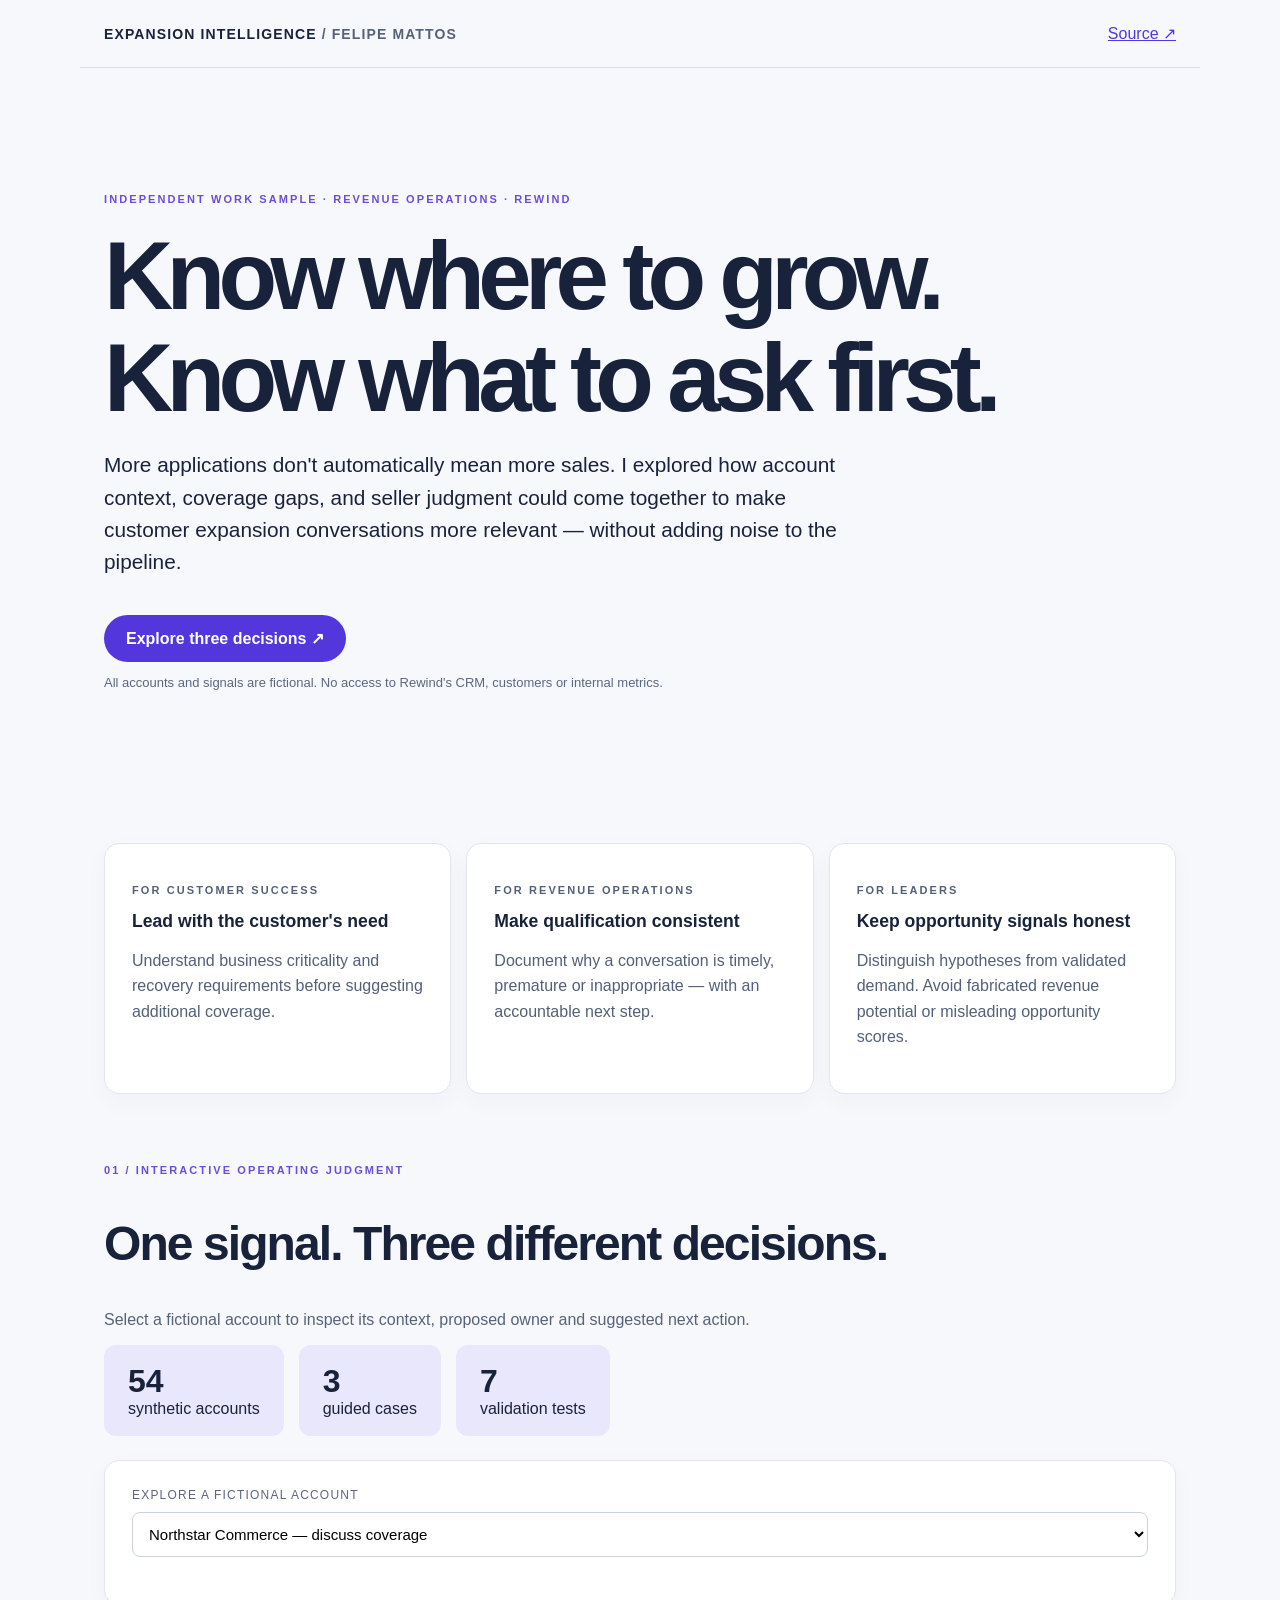
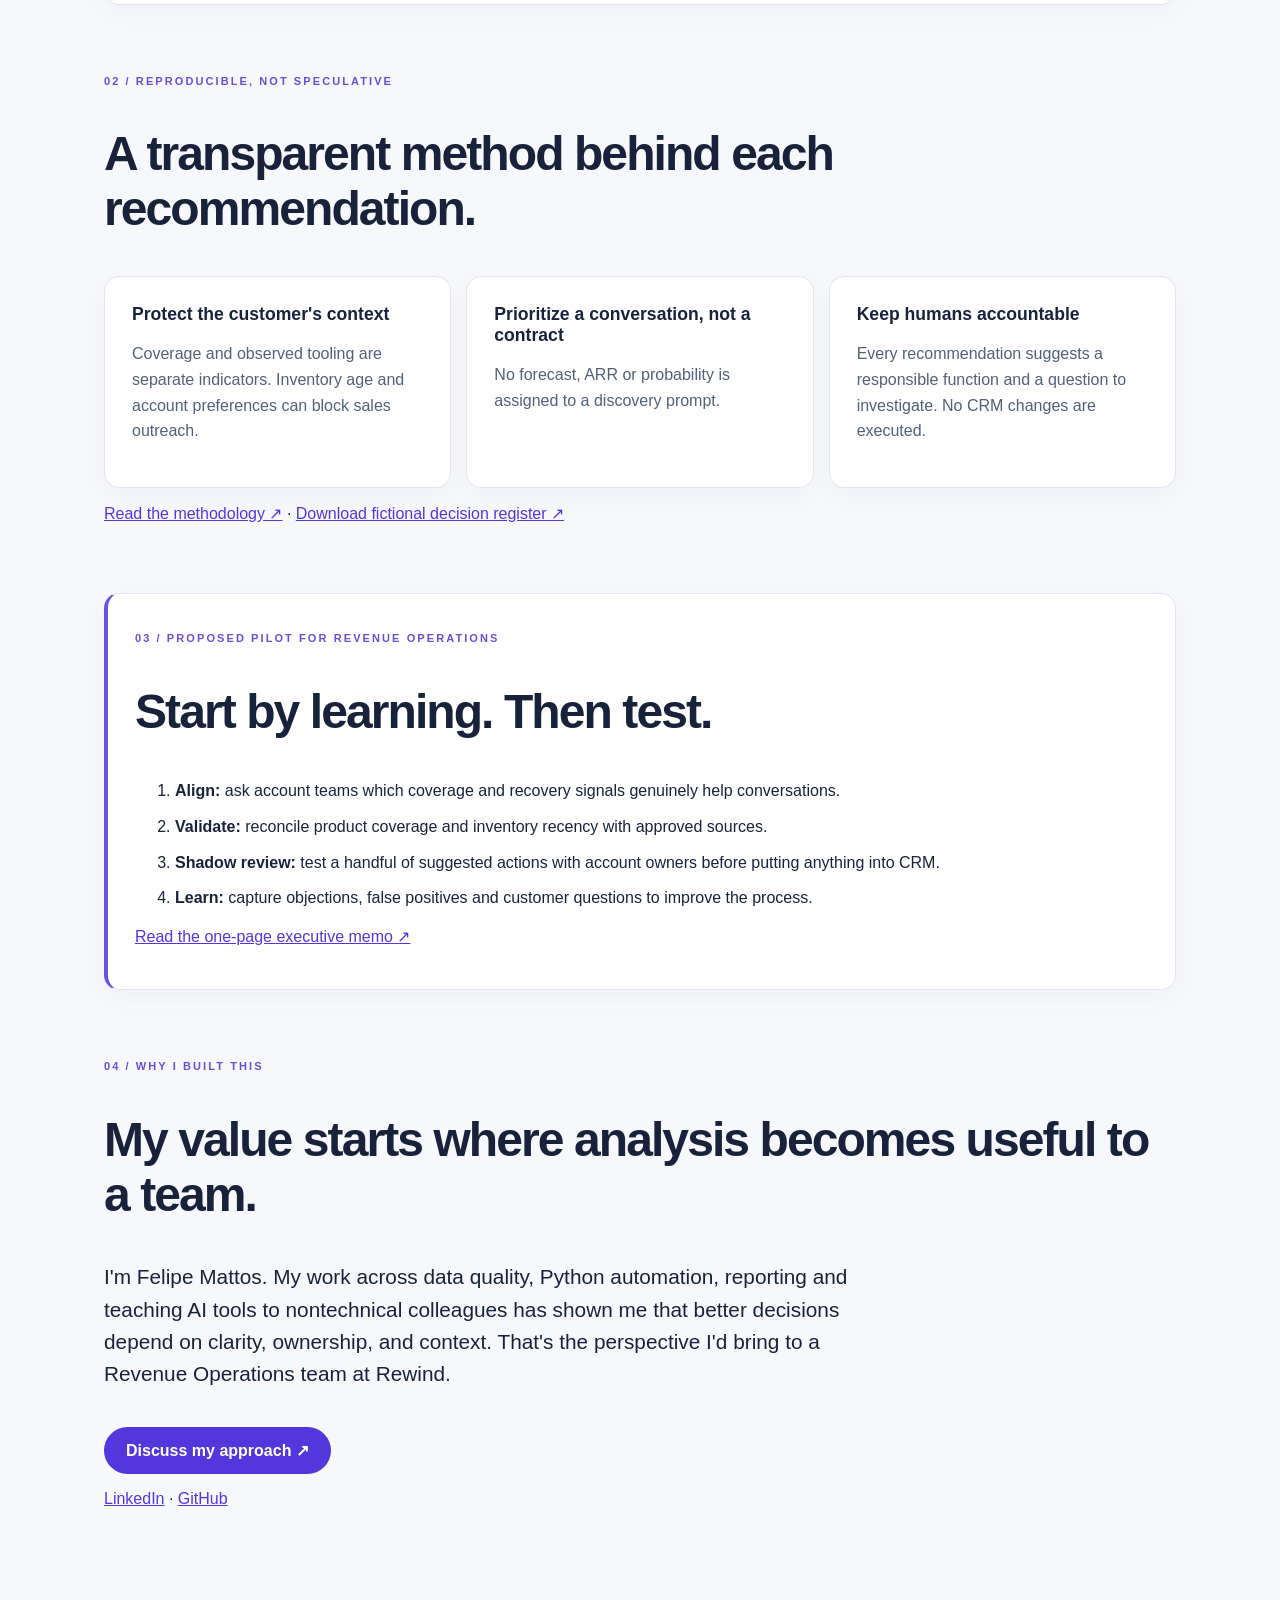
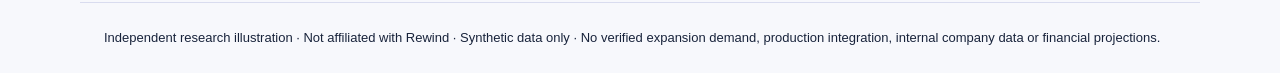
==== src/template.html @ 6120b352 "Add interactive editorial proof-of-work page and renderer" ====
<!doctype html><html lang="en"><head><meta charset="utf-8"><meta name="viewport" content="width=device-width,initial-scale=1"><meta name="description" content="Independent Rewind revenue operations work sample — synthetic account expansion research by Felipe Mattos"><title>Expansion Intelligence | Felipe Mattos</title><style>:root{font-family:Inter,Arial,sans-serif;color:#18233b;background:#f7f8fc}*{box-sizing:border-box}html{scroll-behavior:smooth}body{margin:0}a{color:#5237e0}header,main,footer{max-width:1120px;margin:auto;padding:24px}header{display:flex;justify-content:space-between;align-items:center;border-bottom:1px solid #d9dcef}.logo{font-size:14px;font-weight:800;letter-spacing:.08em}.muted{color:#56627a}.eyebrow{letter-spacing:.19em;text-transform:uppercase;font-size:11px;font-weight:800;color:#6c4dd9}.hero{padding:90px 0 70px;max-width:900px}h1{font-size:clamp(3rem,8vw,6rem);letter-spacing:-.07em;line-height:1.06;margin:20px 0}h2{font-size:clamp(2rem,4vw,3rem);letter-spacing:-.04em}.lead{font-size:1.3rem;line-height:1.55;max-width:750px}.button{display:inline-block;padding:14px 22px;background:#5337dd;color:white;text-decoration:none;border-radius:40px;font-weight:700;margin-top:16px}.section{margin:70px 0}.grid{display:grid;grid-template-columns:repeat(3,1fr);gap:15px}.tile,.case,.memo{background:white;border:1px solid #e3e5ee;border-radius:15px;padding:27px;box-shadow:0 8px 25px #17254a08}.tile p,.case p{line-height:1.6;color:#526078}.tile strong{font-size:1.1rem}.meta{font-size:12px;color:#5c6682}.metrics{display:flex;gap:15px;flex-wrap:wrap}.metric{background:#e9e7fc;border-radius:12px;padding:18px 24px;min-width:130px}.metric strong{display:block;font-size:2rem}.case h3{font-size:1.6rem;margin:10px 0}label{display:block;font-size:12px;color:#5b6582;text-transform:uppercase;letter-spacing:.1em}select{width:100%;padding:12px;font-size:15px;border:1px solid #ccd1e3;border-radius:8px;background:white;margin:10px 0 20px}.pill{font-size:12px;display:inline-block;background:#eeeaff;color:#4935ac;border-radius:20px;padding:6px 12px}.detail{display:grid;grid-template-columns:1fr 1fr;gap:25px}.detail p{margin:6px 0 20px}.note{padding:20px;background:#eeeffa;border-radius:12px;font-size:14px;color:#526078}.memo{border-left:4px solid #6d53df}.memo li{margin:10px 0;line-height:1.6}footer{border-top:1px solid #d9dcef;font-size:13px;line-height:1.7}.small{font-size:13px;color:#5b6881}@media(max-width:720px){.grid,.detail{grid-template-columns:1fr}.hero{padding:55px 0}header{flex-wrap:wrap;gap:12px}}@media(prefers-reduced-motion:reduce){html{scroll-behavior:auto}}</style></head><body><header><div class="logo">EXPANSION INTELLIGENCE <span class="muted">/ FELIPE MATTOS</span></div><a href="https://github.com/felipervm/rewind-expansion-intelligence">Source ↗</a></header><main><section class="hero"><p class="eyebrow">Independent work sample · Revenue Operations · Rewind</p><h1>Know where to grow.<br>Know what to ask first.</h1><p class="lead">More applications don't automatically mean more sales. I explored how account context, coverage gaps, and seller judgment could come together to make customer expansion conversations more relevant — without adding noise to the pipeline.</p><a href="#cases" class="button">Explore three decisions ↗</a><p class="small">All accounts and signals are fictional. No access to Rewind's CRM, customers or internal metrics.</p></section><section class="grid section" aria-label="Business value"><article class="tile"><p class="eyebrow">For Customer Success</p><strong>Lead with the customer's need</strong><p>Understand business criticality and recovery requirements before suggesting additional coverage.</p></article><article class="tile"><p class="eyebrow">For Revenue Operations</p><strong>Make qualification consistent</strong><p>Document why a conversation is timely, premature or inappropriate — with an accountable next step.</p></article><article class="tile"><p class="eyebrow">For leaders</p><strong>Keep opportunity signals honest</strong><p>Distinguish hypotheses from validated demand. Avoid fabricated revenue potential or misleading opportunity scores.</p></article></section><section id="cases" class="section"><p class="eyebrow">01 / Interactive operating judgment</p><h2>One signal. Three different decisions.</h2><p class="muted">Select a fictional account to inspect its context, proposed owner and suggested next action.</p><div class="metrics"><div class="metric"><strong id="total">54</strong><span>synthetic accounts</span></div><div class="metric"><strong>3</strong><span>guided cases</span></div><div class="metric"><strong>7</strong><span>validation tests</span></div></div><article class="case" style="margin-top:24px"><label for="account">Explore a fictional account</label><select id="account"><option value="RX-001">Northstar Commerce — discuss coverage</option><option value="RX-002">Meridian Systems — verify data first</option><option value="RX-003">Atlas Retail Group — respect engagement consent</option></select><div id="detail" class="detail" aria-live="polite"></div></article></section><section class="section"><p class="eyebrow">02 / Reproducible, not speculative</p><h2>A transparent method behind each recommendation.</h2><div class="grid"><article class="tile"><strong>Protect the customer's context</strong><p>Coverage and observed tooling are separate indicators. Inventory age and account preferences can block sales outreach.</p></article><article class="tile"><strong>Prioritize a conversation, not a contract</strong><p>No forecast, ARR or probability is assigned to a discovery prompt.</p></article><article class="tile"><strong>Keep humans accountable</strong><p>Every recommendation suggests a responsible function and a question to investigate. No CRM changes are executed.</p></article></div><p><a href="docs/methodology.md">Read the methodology ↗</a> · <a href="data/decisions.csv">Download fictional decision register ↗</a></p></section><section class="section memo"><p class="eyebrow">03 / Proposed pilot for Revenue Operations</p><h2>Start by learning. Then test.</h2><ol><li><strong>Align:</strong> ask account teams which coverage and recovery signals genuinely help conversations.</li><li><strong>Validate:</strong> reconcile product coverage and inventory recency with approved sources.</li><li><strong>Shadow review:</strong> test a handful of suggested actions with account owners before putting anything into CRM.</li><li><strong>Learn:</strong> capture objections, false positives and customer questions to improve the process.</li></ol><p><a href="docs/executive-memo.md">Read the one-page executive memo ↗</a></p></section><section class="section"><p class="eyebrow">04 / Why I built this</p><h2>My value starts where analysis becomes useful to a team.</h2><p class="lead">I'm Felipe Mattos. My work across data quality, Python automation, reporting and teaching AI tools to nontechnical colleagues has shown me that better decisions depend on clarity, ownership, and context. That's the perspective I'd bring to a Revenue Operations team at Rewind.</p><p><a class="button" href="mailto:felipervm22@gmail.com?subject=Rewind%20Expansion%20Intelligence">Discuss my approach ↗</a></p><p><a href="https://www.linkedin.com/in/felipervm/">LinkedIn</a> · <a href="https://github.com/felipervm">GitHub</a></p></section></main><footer>Independent research illustration · Not affiliated with Rewind · Synthetic data only · No verified expansion demand, production integration, internal company data or financial projections.</footer><script>const accounts=/*ACCOUNT_DATA*/;const byId=Object.fromEntries(accounts.map(a=>[a.id,a]));const esc=s=>String(s??'').replace(/[&<>"']/g,c=>({'&':'&amp;','<':'&lt;','>':'&gt;','"':'&quot;'}[c]));document.getElementById('total').textContent=accounts.length;const sel=document.getElementById('account');function render(){const a=byId[sel.value],d=a.assessment;document.getElementById('detail').innerHTML='<div><span class="pill">'+esc(d.level)+'</span><h3>'+esc(a.name)+'</h3><p><strong>Business context:</strong> '+esc(a.segment)+'</p><p><strong>Observed applications:</strong> '+esc(a.observed_tools.join(', '))+'</p><p><strong>Illustratively covered:</strong> '+esc(a.protected_tools.join(', '))+'</p><p><strong>Inventory age:</strong> '+a.inventory_age_days+' days</p></div><div><p class="eyebrow">Proposed response</p><h3>'+esc(d.next_step)+'</h3><p><strong>Why:</strong> '+esc(d.why)+'</p><p><strong>Proposed owner:</strong> '+esc(d.owner)+'</p><div class="note">This is a discovery recommendation only. It is not a verified product gap or sales opportunity.</div></div>'};sel.addEventListener('change',render);render();</script></body></html>
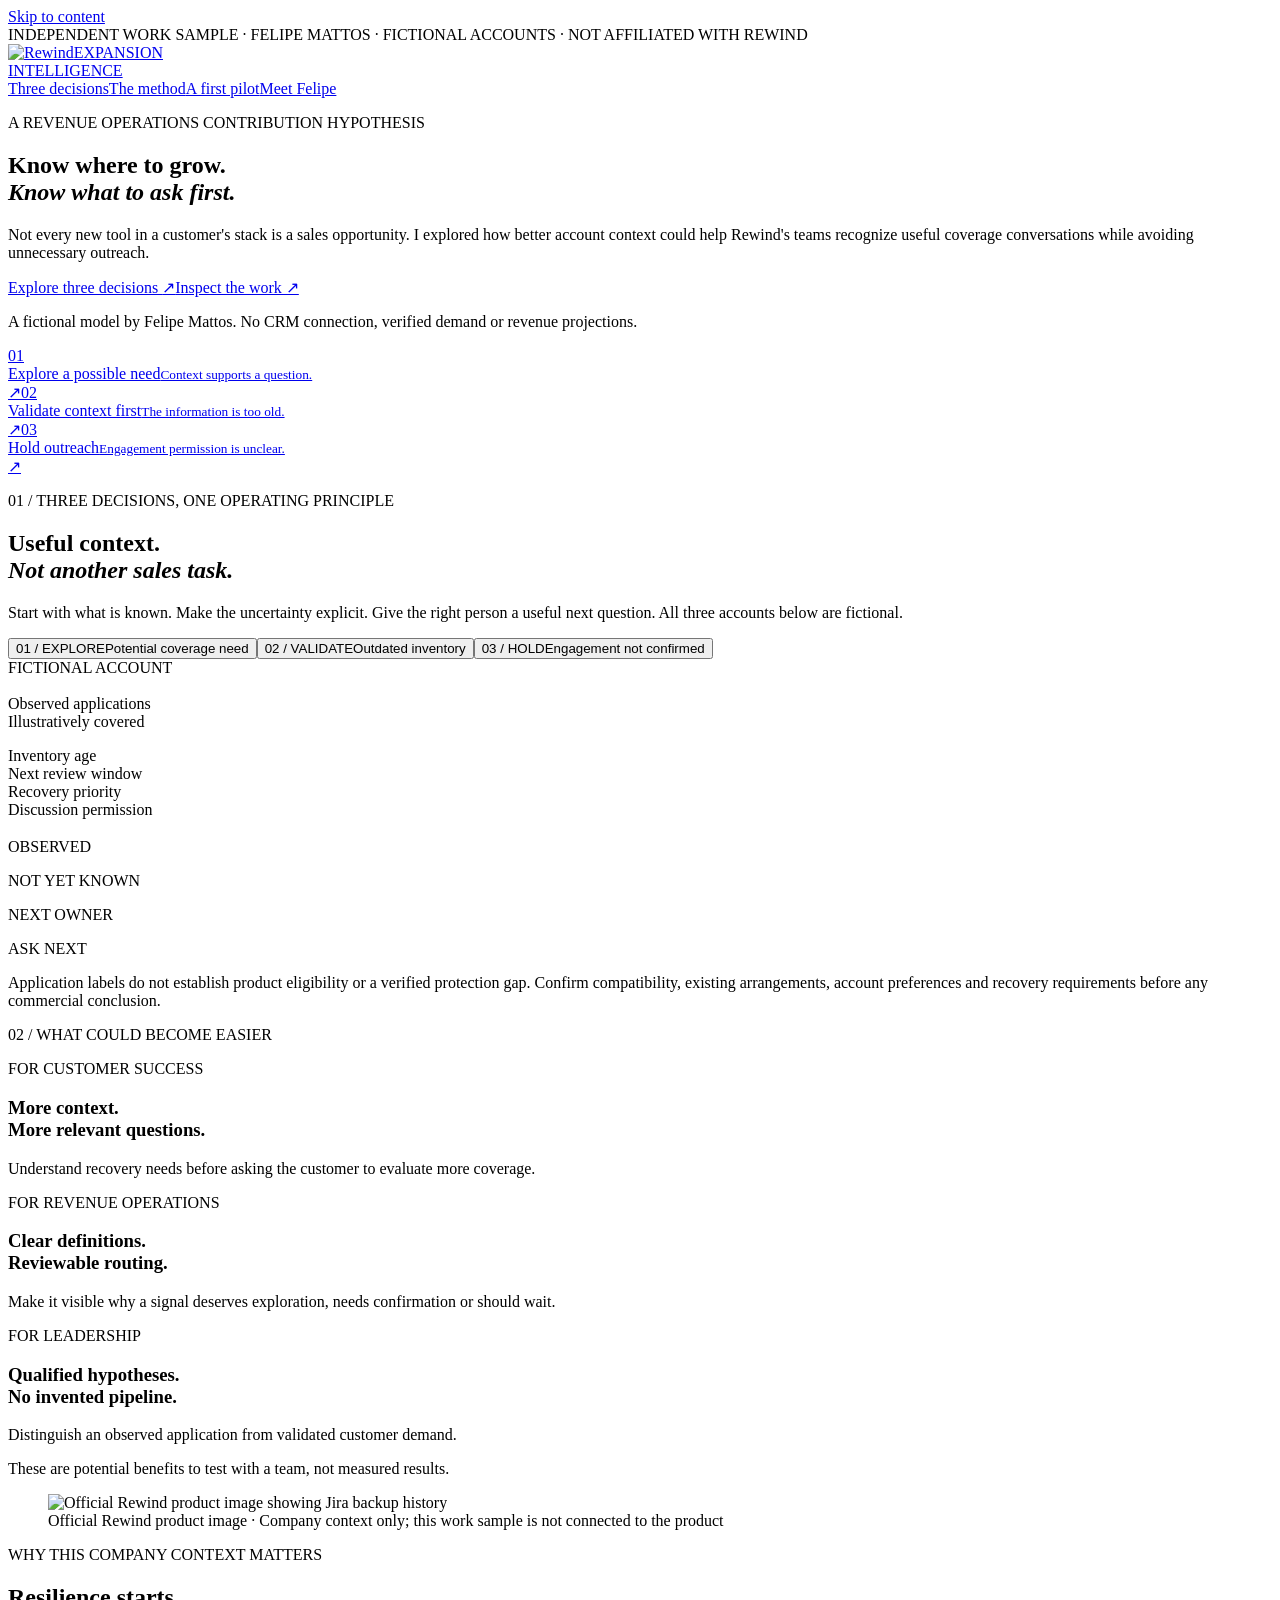
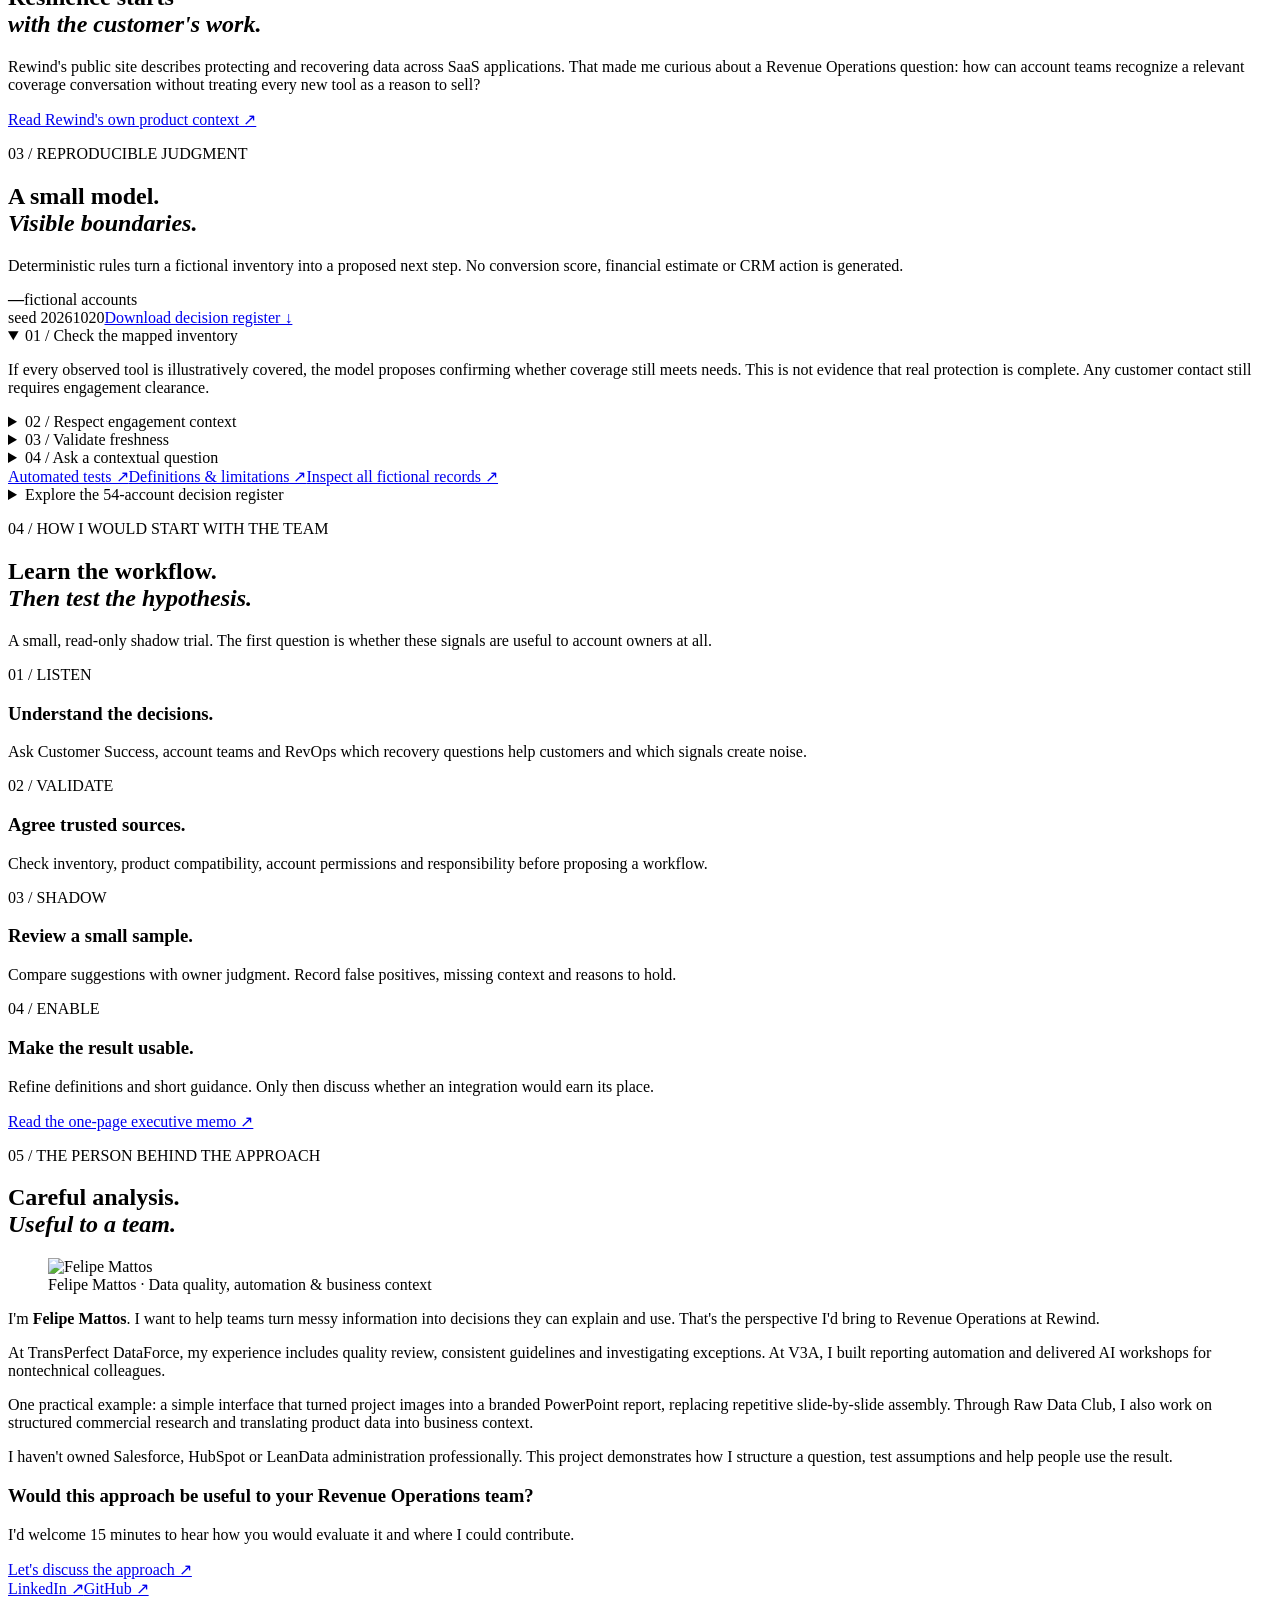
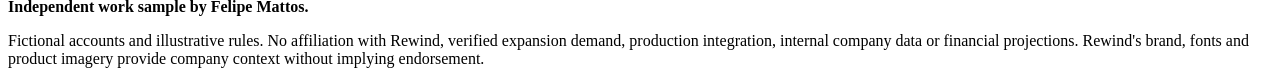
==== commit bc677762: "Redesign Rewind work sample around three clear decisions and candidate story" ====
--- a/src/template.html
+++ b/src/template.html
@@ -1 +1,11 @@
-<!doctype html><html lang="en"><head><meta charset="utf-8"><meta name="viewport" content="width=device-width,initial-scale=1"><meta name="description" content="Independent Rewind revenue operations work sample — synthetic account expansion research by Felipe Mattos"><title>Expansion Intelligence | Felipe Mattos</title><style>:root{font-family:Inter,Arial,sans-serif;color:#18233b;background:#f7f8fc}*{box-sizing:border-box}html{scroll-behavior:smooth}body{margin:0}a{color:#5237e0}header,main,footer{max-width:1120px;margin:auto;padding:24px}header{display:flex;justify-content:space-between;align-items:center;border-bottom:1px solid #d9dcef}.logo{font-size:14px;font-weight:800;letter-spacing:.08em}.muted{color:#56627a}.eyebrow{letter-spacing:.19em;text-transform:uppercase;font-size:11px;font-weight:800;color:#6c4dd9}.hero{padding:90px 0 70px;max-width:900px}h1{font-size:clamp(3rem,8vw,6rem);letter-spacing:-.07em;line-height:1.06;margin:20px 0}h2{font-size:clamp(2rem,4vw,3rem);letter-spacing:-.04em}.lead{font-size:1.3rem;line-height:1.55;max-width:750px}.button{display:inline-block;padding:14px 22px;background:#5337dd;color:white;text-decoration:none;border-radius:40px;font-weight:700;margin-top:16px}.section{margin:70px 0}.grid{display:grid;grid-template-columns:repeat(3,1fr);gap:15px}.tile,.case,.memo{background:white;border:1px solid #e3e5ee;border-radius:15px;padding:27px;box-shadow:0 8px 25px #17254a08}.tile p,.case p{line-height:1.6;color:#526078}.tile strong{font-size:1.1rem}.meta{font-size:12px;color:#5c6682}.metrics{display:flex;gap:15px;flex-wrap:wrap}.metric{background:#e9e7fc;border-radius:12px;padding:18px 24px;min-width:130px}.metric strong{display:block;font-size:2rem}.case h3{font-size:1.6rem;margin:10px 0}label{display:block;font-size:12px;color:#5b6582;text-transform:uppercase;letter-spacing:.1em}select{width:100%;padding:12px;font-size:15px;border:1px solid #ccd1e3;border-radius:8px;background:white;margin:10px 0 20px}.pill{font-size:12px;display:inline-block;background:#eeeaff;color:#4935ac;border-radius:20px;padding:6px 12px}.detail{display:grid;grid-template-columns:1fr 1fr;gap:25px}.detail p{margin:6px 0 20px}.note{padding:20px;background:#eeeffa;border-radius:12px;font-size:14px;color:#526078}.memo{border-left:4px solid #6d53df}.memo li{margin:10px 0;line-height:1.6}footer{border-top:1px solid #d9dcef;font-size:13px;line-height:1.7}.small{font-size:13px;color:#5b6881}@media(max-width:720px){.grid,.detail{grid-template-columns:1fr}.hero{padding:55px 0}header{flex-wrap:wrap;gap:12px}}@media(prefers-reduced-motion:reduce){html{scroll-behavior:auto}}</style></head><body><header><div class="logo">EXPANSION INTELLIGENCE <span class="muted">/ FELIPE MATTOS</span></div><a href="https://github.com/felipervm/rewind-expansion-intelligence">Source ↗</a></header><main><section class="hero"><p class="eyebrow">Independent work sample · Revenue Operations · Rewind</p><h1>Know where to grow.<br>Know what to ask first.</h1><p class="lead">More applications don't automatically mean more sales. I explored how account context, coverage gaps, and seller judgment could come together to make customer expansion conversations more relevant — without adding noise to the pipeline.</p><a href="#cases" class="button">Explore three decisions ↗</a><p class="small">All accounts and signals are fictional. No access to Rewind's CRM, customers or internal metrics.</p></section><section class="grid section" aria-label="Business value"><article class="tile"><p class="eyebrow">For Customer Success</p><strong>Lead with the customer's need</strong><p>Understand business criticality and recovery requirements before suggesting additional coverage.</p></article><article class="tile"><p class="eyebrow">For Revenue Operations</p><strong>Make qualification consistent</strong><p>Document why a conversation is timely, premature or inappropriate — with an accountable next step.</p></article><article class="tile"><p class="eyebrow">For leaders</p><strong>Keep opportunity signals honest</strong><p>Distinguish hypotheses from validated demand. Avoid fabricated revenue potential or misleading opportunity scores.</p></article></section><section id="cases" class="section"><p class="eyebrow">01 / Interactive operating judgment</p><h2>One signal. Three different decisions.</h2><p class="muted">Select a fictional account to inspect its context, proposed owner and suggested next action.</p><div class="metrics"><div class="metric"><strong id="total">54</strong><span>synthetic accounts</span></div><div class="metric"><strong>3</strong><span>guided cases</span></div><div class="metric"><strong>7</strong><span>validation tests</span></div></div><article class="case" style="margin-top:24px"><label for="account">Explore a fictional account</label><select id="account"><option value="RX-001">Northstar Commerce — discuss coverage</option><option value="RX-002">Meridian Systems — verify data first</option><option value="RX-003">Atlas Retail Group — respect engagement consent</option></select><div id="detail" class="detail" aria-live="polite"></div></article></section><section class="section"><p class="eyebrow">02 / Reproducible, not speculative</p><h2>A transparent method behind each recommendation.</h2><div class="grid"><article class="tile"><strong>Protect the customer's context</strong><p>Coverage and observed tooling are separate indicators. Inventory age and account preferences can block sales outreach.</p></article><article class="tile"><strong>Prioritize a conversation, not a contract</strong><p>No forecast, ARR or probability is assigned to a discovery prompt.</p></article><article class="tile"><strong>Keep humans accountable</strong><p>Every recommendation suggests a responsible function and a question to investigate. No CRM changes are executed.</p></article></div><p><a href="docs/methodology.md">Read the methodology ↗</a> · <a href="data/decisions.csv">Download fictional decision register ↗</a></p></section><section class="section memo"><p class="eyebrow">03 / Proposed pilot for Revenue Operations</p><h2>Start by learning. Then test.</h2><ol><li><strong>Align:</strong> ask account teams which coverage and recovery signals genuinely help conversations.</li><li><strong>Validate:</strong> reconcile product coverage and inventory recency with approved sources.</li><li><strong>Shadow review:</strong> test a handful of suggested actions with account owners before putting anything into CRM.</li><li><strong>Learn:</strong> capture objections, false positives and customer questions to improve the process.</li></ol><p><a href="docs/executive-memo.md">Read the one-page executive memo ↗</a></p></section><section class="section"><p class="eyebrow">04 / Why I built this</p><h2>My value starts where analysis becomes useful to a team.</h2><p class="lead">I'm Felipe Mattos. My work across data quality, Python automation, reporting and teaching AI tools to nontechnical colleagues has shown me that better decisions depend on clarity, ownership, and context. That's the perspective I'd bring to a Revenue Operations team at Rewind.</p><p><a class="button" href="mailto:felipervm22@gmail.com?subject=Rewind%20Expansion%20Intelligence">Discuss my approach ↗</a></p><p><a href="https://www.linkedin.com/in/felipervm/">LinkedIn</a> · <a href="https://github.com/felipervm">GitHub</a></p></section></main><footer>Independent research illustration · Not affiliated with Rewind · Synthetic data only · No verified expansion demand, production integration, internal company data or financial projections.</footer><script>const accounts=/*ACCOUNT_DATA*/;const byId=Object.fromEntries(accounts.map(a=>[a.id,a]));const esc=s=>String(s??'').replace(/[&<>"']/g,c=>({'&':'&amp;','<':'&lt;','>':'&gt;','"':'&quot;'}[c]));document.getElementById('total').textContent=accounts.length;const sel=document.getElementById('account');function render(){const a=byId[sel.value],d=a.assessment;document.getElementById('detail').innerHTML='<div><span class="pill">'+esc(d.level)+'</span><h3>'+esc(a.name)+'</h3><p><strong>Business context:</strong> '+esc(a.segment)+'</p><p><strong>Observed applications:</strong> '+esc(a.observed_tools.join(', '))+'</p><p><strong>Illustratively covered:</strong> '+esc(a.protected_tools.join(', '))+'</p><p><strong>Inventory age:</strong> '+a.inventory_age_days+' days</p></div><div><p class="eyebrow">Proposed response</p><h3>'+esc(d.next_step)+'</h3><p><strong>Why:</strong> '+esc(d.why)+'</p><p><strong>Proposed owner:</strong> '+esc(d.owner)+'</p><div class="note">This is a discovery recommendation only. It is not a verified product gap or sales opportunity.</div></div>'};sel.addEventListener('change',render);render();</script></body></html>+<!doctype html><html lang="en"><head><meta charset="utf-8"><meta name="viewport" content="width=device-width,initial-scale=1"><title>Expansion Intelligence — Felipe Mattos × Rewind</title><meta name="description" content="A fictional Revenue Operations work sample for Rewind: distinguish useful coverage questions from stale signals and conversations that should wait."><link rel="preconnect" href="https://fonts.googleapis.com"><link rel="preconnect" href="https://fonts.gstatic.com" crossorigin><link href="https://fonts.googleapis.com/css2?family=Space+Grotesk:wght@400;500;600;700&family=Inter+Tight:wght@400;500;600;700&display=swap" rel="stylesheet"><link rel="stylesheet" href="styles.css?v=rewind-20261020-v1"></head><body>
+<a class="skip" href="#main">Skip to content</a><div class="notice">INDEPENDENT WORK SAMPLE · FELIPE MATTOS · FICTIONAL ACCOUNTS · NOT AFFILIATED WITH REWIND</div>
+<header><div class="wrap nav"><a class="brand" href="#home"><img src="https://rewind.com/wp-content/uploads/2026/07/Rewind-Logo.svg" alt="Rewind" width="125" height="38"><span>EXPANSION<br>INTELLIGENCE</span></a><nav aria-label="Main navigation"><a href="#cases">Three decisions</a><a href="#method">The method</a><a href="#pilot">A first pilot</a><a href="#about">Meet Felipe</a></nav></div></header>
+<main id="main"><section class="hero" id="home"><div class="wrap"><p class="eyebrow">A REVENUE OPERATIONS CONTRIBUTION HYPOTHESIS</p><h1>Know where to grow.<br><em>Know what to ask first.</em></h1><p class="lead">Not every new tool in a customer's stack is a sales opportunity. I explored how better account context could help Rewind's teams recognize useful coverage conversations while avoiding unnecessary outreach.</p><div class="actions"><a class="button" href="#cases">Explore three decisions <span>↗</span></a><a class="ghost" href="https://github.com/felipervm/rewind-expansion-intelligence" target="_blank" rel="noopener">Inspect the work ↗</a></div><p class="hero-note">A fictional model by Felipe Mattos. No CRM connection, verified demand or revenue projections.</p><div class="decision-preview" aria-label="Three possible outcomes"><a href="#cases" data-case="RX-001"><span class="number">01</span><div>Explore a possible need<small>Context supports a question.</small></div><span>↗</span></a><a href="#cases" data-case="RX-002"><span class="number">02</span><div>Validate context first<small>The information is too old.</small></div><span>↗</span></a><a href="#cases" data-case="RX-003"><span class="number">03</span><div>Hold outreach<small>Engagement permission is unclear.</small></div><span>↗</span></a></div></div></section>
+<section class="section wrap" id="cases"><div class="section-heading"><div><p class="eyebrow">01 / THREE DECISIONS, ONE OPERATING PRINCIPLE</p><h2>Useful context.<br><em>Not another sales task.</em></h2></div><p>Start with what is known. Make the uncertainty explicit. Give the right person a useful next question. All three accounts below are fictional.</p></div><div class="case-buttons" role="group" aria-label="Choose a fictional decision"><button data-case="RX-001" aria-pressed="true"><span>01 / EXPLORE</span>Potential coverage need</button><button data-case="RX-002" aria-pressed="false"><span>02 / VALIDATE</span>Outdated inventory</button><button data-case="RX-003" aria-pressed="false"><span>03 / HOLD</span>Engagement not confirmed</button></div><article class="case-board" aria-live="polite"><div class="account-context"><div class="account-heading"><span id="account-id"></span><span class="fictional-tag">FICTIONAL ACCOUNT</span></div><h3 id="account-name"></h3><p id="segment"></p><div class="stack-label">Observed applications</div><div class="tool-tags" id="observed"></div><div class="stack-label">Illustratively covered</div><div class="tool-tags covered" id="protected"></div><dl class="facts"><div><dt>Inventory age</dt><dd id="age"></dd></div><div><dt>Next review window</dt><dd id="review-window"></dd></div><div><dt>Recovery priority</dt><dd id="priority"></dd></div><div><dt>Discussion permission</dt><dd id="permission"></dd></div></dl></div><div class="decision-context"><span class="decision-badge" id="decision-badge"></span><h3 id="decision-title"></h3><div class="decision-lines"><div><span>OBSERVED</span><p id="observation"></p></div><div><span>NOT YET KNOWN</span><p id="uncertainty"></p></div><div><span>NEXT OWNER</span><p id="next-owner"></p></div><div><span>ASK NEXT</span><p id="next-question"></p></div></div><div class="case-limit" id="case-limit"></div></div></article><p class="case-footnote">Application labels do not establish product eligibility or a verified protection gap. Confirm compatibility, existing arrangements, account preferences and recovery requirements before any commercial conclusion.</p></section>
+<section class="people-section"><div class="wrap"><p class="eyebrow">02 / WHAT COULD BECOME EASIER</p><div class="people-grid"><article><span>FOR CUSTOMER SUCCESS</span><h3>More context.<br>More relevant questions.</h3><p>Understand recovery needs before asking the customer to evaluate more coverage.</p></article><article><span>FOR REVENUE OPERATIONS</span><h3>Clear definitions.<br>Reviewable routing.</h3><p>Make it visible why a signal deserves exploration, needs confirmation or should wait.</p></article><article><span>FOR LEADERSHIP</span><h3>Qualified hypotheses.<br>No invented pipeline.</h3><p>Distinguish an observed application from validated customer demand.</p></article></div><p class="small-note">These are potential benefits to test with a team, not measured results.</p></div></section>
+<section class="section wrap company-context"><figure><img src="https://rewind.com/wp-content/uploads/2026/08/Rectangle-51-1.webp" alt="Official Rewind product image showing Jira backup history" loading="lazy"><figcaption>Official Rewind product image · Company context only; this work sample is not connected to the product</figcaption></figure><div><p class="eyebrow">WHY THIS COMPANY CONTEXT MATTERS</p><h2>Resilience starts<br><em>with the customer's work.</em></h2><p>Rewind's public site describes protecting and recovering data across SaaS applications. That made me curious about a Revenue Operations question: how can account teams recognize a relevant coverage conversation without treating every new tool as a reason to sell?</p><a class="inline-link" href="https://rewind.com/" target="_blank" rel="noopener">Read Rewind's own product context ↗</a></div></section>
+<section class="section method-section" id="method"><div class="wrap"><div class="section-heading"><div><p class="eyebrow">03 / REPRODUCIBLE JUDGMENT</p><h2>A small model.<br><em>Visible boundaries.</em></h2></div><p>Deterministic rules turn a fictional inventory into a proposed next step. No conversion score, financial estimate or CRM action is generated.</p></div><div class="method-overview"><div class="fixture-count"><strong id="total">—</strong><span>fictional accounts<br>seed 20261020</span><a href="data/decisions.csv" download>Download decision register ↓</a></div><div class="rule-list"><details open><summary>01 / Check the mapped inventory</summary><p>If every observed tool is illustratively covered, the model proposes confirming whether coverage still meets needs. This is not evidence that real protection is complete. Any customer contact still requires engagement clearance.</p></details><details><summary>02 / Respect engagement context</summary><p>Where additional tools are observed, lack of confirmed permission takes precedence over recency and recovery priority. Confirm preferences internally before outreach.</p></details><details><summary>03 / Validate freshness</summary><p>An inventory older than 90 days needs revalidation before drawing an expansion conclusion.</p></details><details><summary>04 / Ask a contextual question</summary><p>With recent data, permission, High/Critical recovery priority and a review window of 75 days or less, propose exploring a recovery need. Otherwise defer discovery. These thresholds are fictional assumptions.</p></details></div></div><div class="source-links"><a href="https://github.com/felipervm/rewind-expansion-intelligence/actions" target="_blank" rel="noopener">Automated tests ↗</a><a href="https://github.com/felipervm/rewind-expansion-intelligence/blob/main/docs/methodology.md" target="_blank" rel="noopener">Definitions & limitations ↗</a><a href="https://github.com/felipervm/rewind-expansion-intelligence/blob/main/data/accounts.json" target="_blank" rel="noopener">Inspect all fictional records ↗</a></div><details class="register"><summary>Explore the 54-account decision register</summary><div class="register-controls"><label>Model classification<select id="classification"><option value="all">All classifications</option><option>Discuss coverage</option><option>Verify context</option><option>Discovery later</option><option>Coverage mapped</option></select></label><p id="register-count" role="status"></p></div><div class="table-scroll"><table><caption>Fictional account register. Classifications are not sales opportunities.</caption><thead><tr><th>Account</th><th>Model classification</th><th>Proposed function</th><th>Next step / constraint</th></tr></thead><tbody id="register-rows"></tbody></table></div><div class="pagination"><span id="page-info"></span><div><button id="previous" class="outline">← Previous</button><button id="next" class="outline">Next →</button></div></div><p class="small-note register-note">Permission remains a separate contact gate. No outreach is executed, including for Coverage mapped records.</p></details></div></section>
+<section class="section wrap" id="pilot"><div class="section-heading"><div><p class="eyebrow">04 / HOW I WOULD START WITH THE TEAM</p><h2>Learn the workflow.<br><em>Then test the hypothesis.</em></h2></div><p>A small, read-only shadow trial. The first question is whether these signals are useful to account owners at all.</p></div><div class="pilot-grid"><article><span>01 / LISTEN</span><h3>Understand the decisions.</h3><p>Ask Customer Success, account teams and RevOps which recovery questions help customers and which signals create noise.</p></article><article><span>02 / VALIDATE</span><h3>Agree trusted sources.</h3><p>Check inventory, product compatibility, account permissions and responsibility before proposing a workflow.</p></article><article><span>03 / SHADOW</span><h3>Review a small sample.</h3><p>Compare suggestions with owner judgment. Record false positives, missing context and reasons to hold.</p></article><article><span>04 / ENABLE</span><h3>Make the result usable.</h3><p>Refine definitions and short guidance. Only then discuss whether an integration would earn its place.</p></article></div><a class="inline-link memo-link" href="https://github.com/felipervm/rewind-expansion-intelligence/blob/main/docs/executive-memo.md" target="_blank" rel="noopener">Read the one-page executive memo ↗</a></section>
+<section class="about-section section" id="about"><div class="wrap about-grid"><div><p class="eyebrow">05 / THE PERSON BEHIND THE APPROACH</p><h2>Careful analysis.<br><em>Useful to a team.</em></h2><figure class="portrait"><img src="assets/felipe-mattos.png" alt="Felipe Mattos" width="400" height="400" loading="lazy"><figcaption>Felipe Mattos · Data quality, automation & business context</figcaption></figure></div><div class="about-copy"><p class="intro">I'm <b>Felipe Mattos</b>. I want to help teams turn messy information into decisions they can explain and use. That's the perspective I'd bring to Revenue Operations at Rewind.</p><p>At TransPerfect DataForce, my experience includes quality review, consistent guidelines and investigating exceptions. At V3A, I built reporting automation and delivered AI workshops for nontechnical colleagues.</p><p>One practical example: a simple interface that turned project images into a branded PowerPoint report, replacing repetitive slide-by-slide assembly. Through Raw Data Club, I also work on structured commercial research and translating product data into business context.</p><p>I haven't owned Salesforce, HubSpot or LeanData administration professionally. This project demonstrates how I structure a question, test assumptions and help people use the result.</p><div class="conversation"><h3>Would this approach be useful to your Revenue Operations team?</h3><p>I'd welcome 15 minutes to hear how you would evaluate it and where I could contribute.</p><a class="button" href="mailto:felipervm22@gmail.com?subject=A%20Revenue%20Operations%20idea%20for%20Rewind">Let's discuss the approach ↗</a></div><div class="contact-links"><a href="https://www.linkedin.com/in/felipervm/" target="_blank" rel="noopener">LinkedIn ↗</a><a href="https://github.com/felipervm/rewind-expansion-intelligence" target="_blank" rel="noopener">GitHub ↗</a></div></div></div></section></main>
+<footer><div class="wrap"><b>Independent work sample by Felipe Mattos.</b><p>Fictional accounts and illustrative rules. No affiliation with Rewind, verified expansion demand, production integration, internal company data or financial projections. Rewind's brand, fonts and product imagery provide company context without implying endorsement.</p></div></footer><script id="account-data" type="application/json">/*ACCOUNT_DATA*/</script><script src="app.js?v=rewind-20261020-v1"></script></body></html>
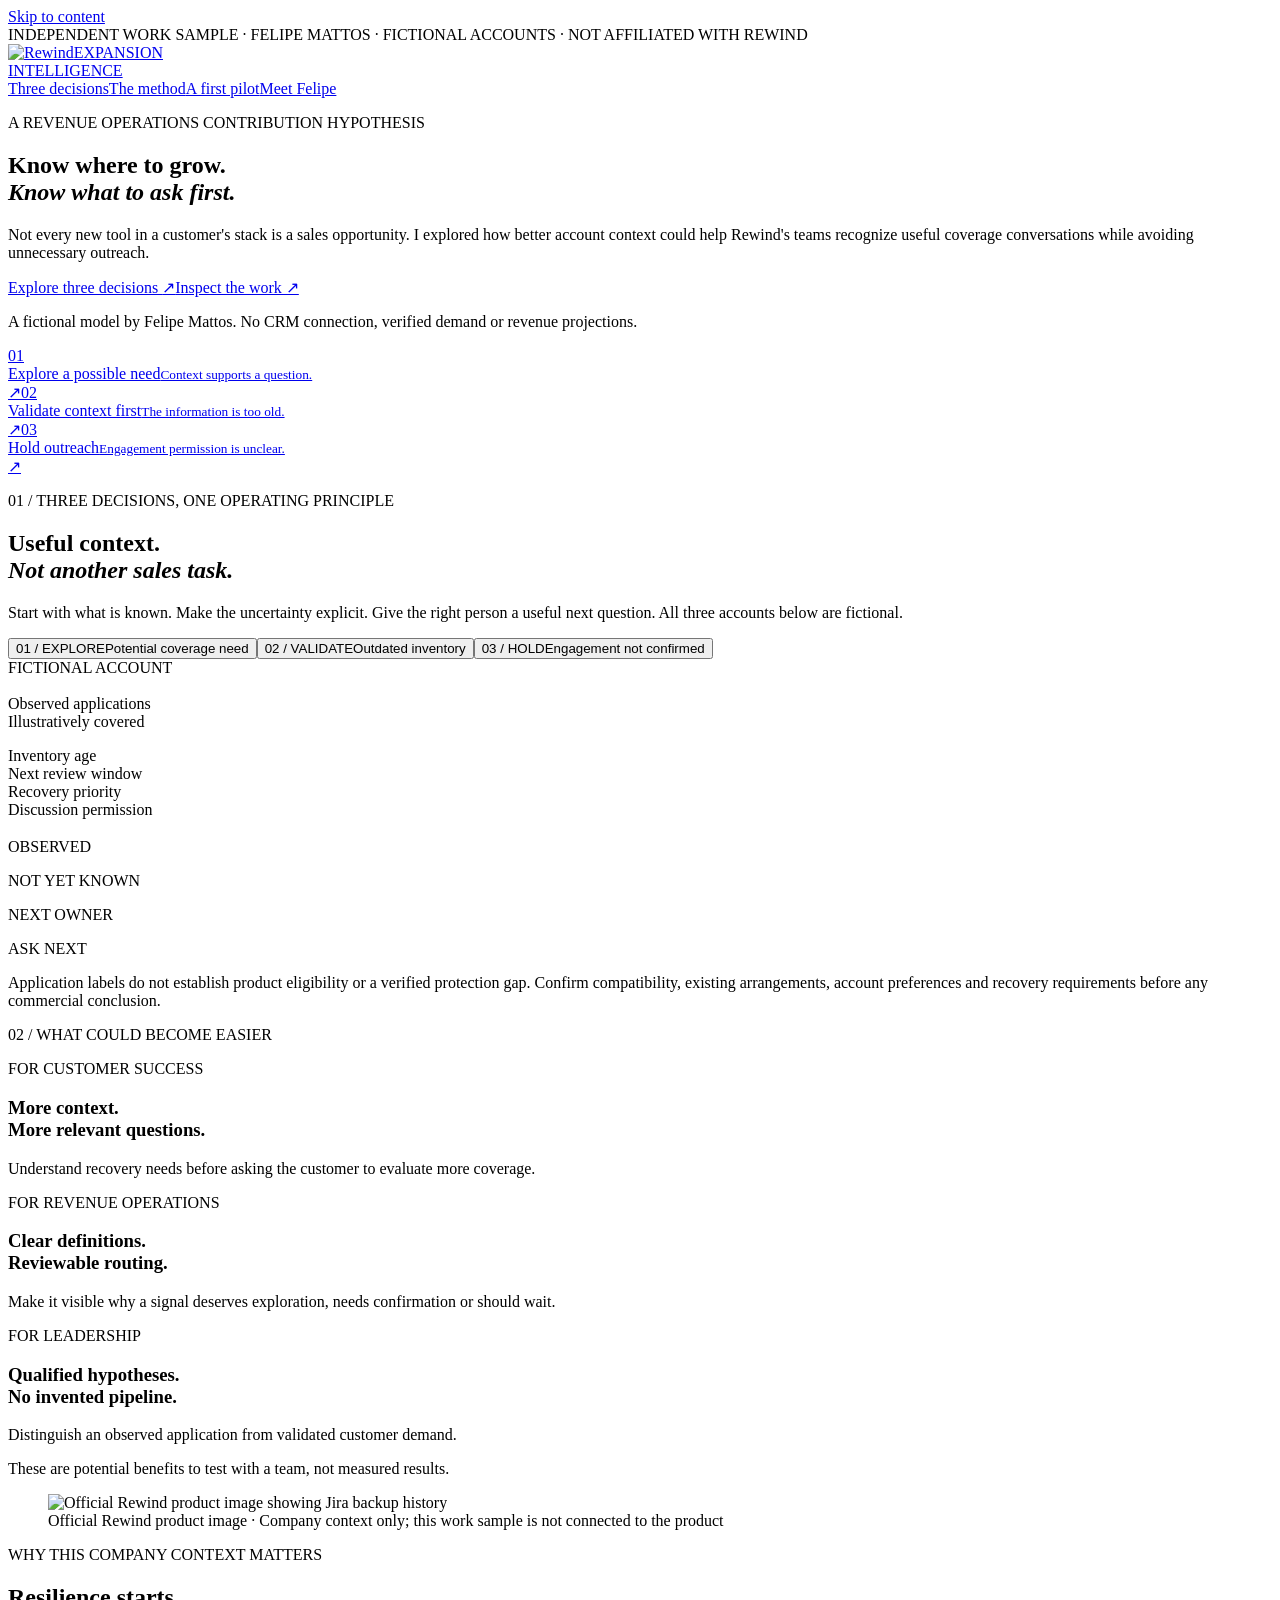
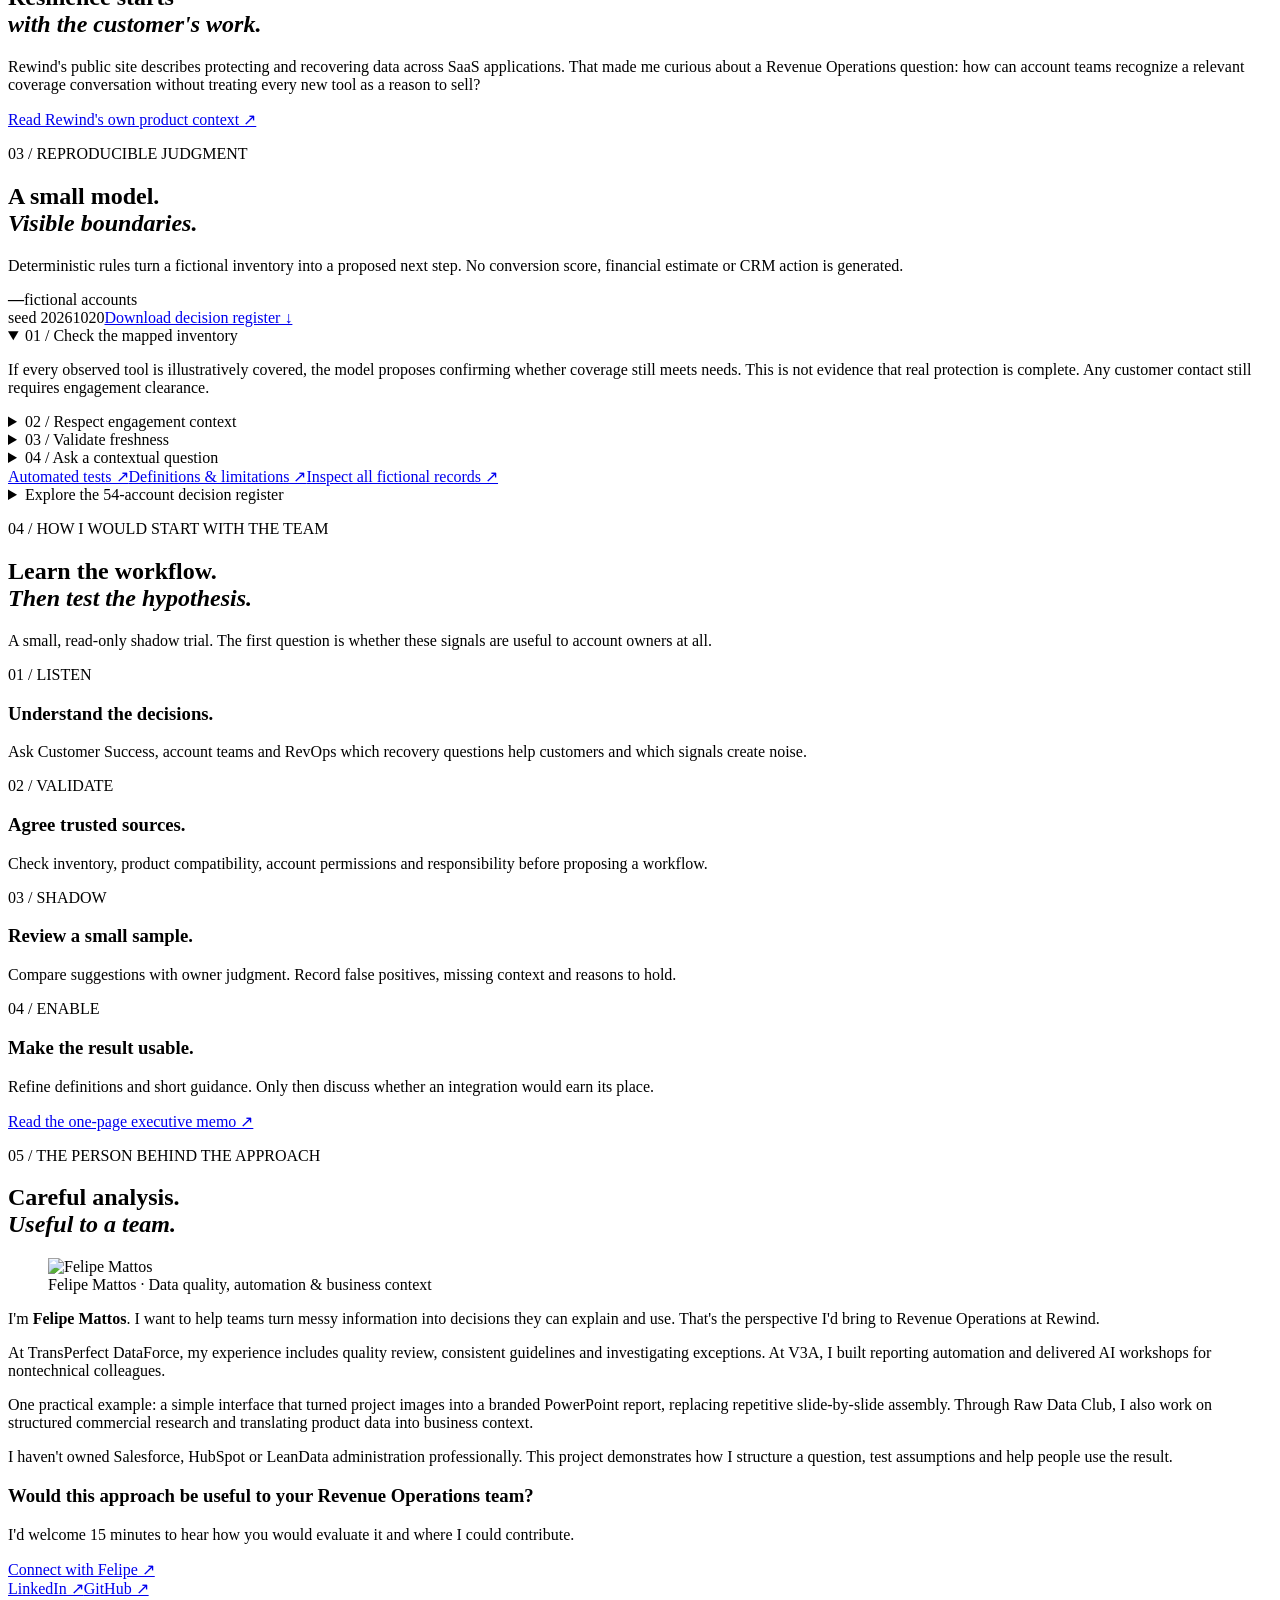
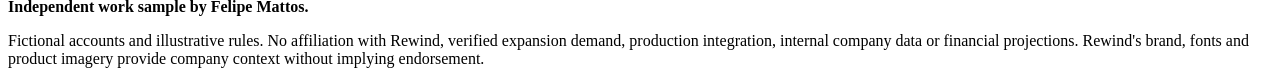
==== commit 0a6f63e4: "Fix hiring-manager CTA to open Felipe's LinkedIn instead of emailing himself" ====
--- a/src/template.html
+++ b/src/template.html
@@ -7,5 +7,5 @@
 <section class="section wrap company-context"><figure><img src="https://rewind.com/wp-content/uploads/2026/08/Rectangle-51-1.webp" alt="Official Rewind product image showing Jira backup history" loading="lazy"><figcaption>Official Rewind product image · Company context only; this work sample is not connected to the product</figcaption></figure><div><p class="eyebrow">WHY THIS COMPANY CONTEXT MATTERS</p><h2>Resilience starts<br><em>with the customer's work.</em></h2><p>Rewind's public site describes protecting and recovering data across SaaS applications. That made me curious about a Revenue Operations question: how can account teams recognize a relevant coverage conversation without treating every new tool as a reason to sell?</p><a class="inline-link" href="https://rewind.com/" target="_blank" rel="noopener">Read Rewind's own product context ↗</a></div></section>
 <section class="section method-section" id="method"><div class="wrap"><div class="section-heading"><div><p class="eyebrow">03 / REPRODUCIBLE JUDGMENT</p><h2>A small model.<br><em>Visible boundaries.</em></h2></div><p>Deterministic rules turn a fictional inventory into a proposed next step. No conversion score, financial estimate or CRM action is generated.</p></div><div class="method-overview"><div class="fixture-count"><strong id="total">—</strong><span>fictional accounts<br>seed 20261020</span><a href="data/decisions.csv" download>Download decision register ↓</a></div><div class="rule-list"><details open><summary>01 / Check the mapped inventory</summary><p>If every observed tool is illustratively covered, the model proposes confirming whether coverage still meets needs. This is not evidence that real protection is complete. Any customer contact still requires engagement clearance.</p></details><details><summary>02 / Respect engagement context</summary><p>Where additional tools are observed, lack of confirmed permission takes precedence over recency and recovery priority. Confirm preferences internally before outreach.</p></details><details><summary>03 / Validate freshness</summary><p>An inventory older than 90 days needs revalidation before drawing an expansion conclusion.</p></details><details><summary>04 / Ask a contextual question</summary><p>With recent data, permission, High/Critical recovery priority and a review window of 75 days or less, propose exploring a recovery need. Otherwise defer discovery. These thresholds are fictional assumptions.</p></details></div></div><div class="source-links"><a href="https://github.com/felipervm/rewind-expansion-intelligence/actions" target="_blank" rel="noopener">Automated tests ↗</a><a href="https://github.com/felipervm/rewind-expansion-intelligence/blob/main/docs/methodology.md" target="_blank" rel="noopener">Definitions & limitations ↗</a><a href="https://github.com/felipervm/rewind-expansion-intelligence/blob/main/data/accounts.json" target="_blank" rel="noopener">Inspect all fictional records ↗</a></div><details class="register"><summary>Explore the 54-account decision register</summary><div class="register-controls"><label>Model classification<select id="classification"><option value="all">All classifications</option><option>Discuss coverage</option><option>Verify context</option><option>Discovery later</option><option>Coverage mapped</option></select></label><p id="register-count" role="status"></p></div><div class="table-scroll"><table><caption>Fictional account register. Classifications are not sales opportunities.</caption><thead><tr><th>Account</th><th>Model classification</th><th>Proposed function</th><th>Next step / constraint</th></tr></thead><tbody id="register-rows"></tbody></table></div><div class="pagination"><span id="page-info"></span><div><button id="previous" class="outline">← Previous</button><button id="next" class="outline">Next →</button></div></div><p class="small-note register-note">Permission remains a separate contact gate. No outreach is executed, including for Coverage mapped records.</p></details></div></section>
 <section class="section wrap" id="pilot"><div class="section-heading"><div><p class="eyebrow">04 / HOW I WOULD START WITH THE TEAM</p><h2>Learn the workflow.<br><em>Then test the hypothesis.</em></h2></div><p>A small, read-only shadow trial. The first question is whether these signals are useful to account owners at all.</p></div><div class="pilot-grid"><article><span>01 / LISTEN</span><h3>Understand the decisions.</h3><p>Ask Customer Success, account teams and RevOps which recovery questions help customers and which signals create noise.</p></article><article><span>02 / VALIDATE</span><h3>Agree trusted sources.</h3><p>Check inventory, product compatibility, account permissions and responsibility before proposing a workflow.</p></article><article><span>03 / SHADOW</span><h3>Review a small sample.</h3><p>Compare suggestions with owner judgment. Record false positives, missing context and reasons to hold.</p></article><article><span>04 / ENABLE</span><h3>Make the result usable.</h3><p>Refine definitions and short guidance. Only then discuss whether an integration would earn its place.</p></article></div><a class="inline-link memo-link" href="https://github.com/felipervm/rewind-expansion-intelligence/blob/main/docs/executive-memo.md" target="_blank" rel="noopener">Read the one-page executive memo ↗</a></section>
-<section class="about-section section" id="about"><div class="wrap about-grid"><div><p class="eyebrow">05 / THE PERSON BEHIND THE APPROACH</p><h2>Careful analysis.<br><em>Useful to a team.</em></h2><figure class="portrait"><img src="assets/felipe-mattos.png" alt="Felipe Mattos" width="400" height="400" loading="lazy"><figcaption>Felipe Mattos · Data quality, automation & business context</figcaption></figure></div><div class="about-copy"><p class="intro">I'm <b>Felipe Mattos</b>. I want to help teams turn messy information into decisions they can explain and use. That's the perspective I'd bring to Revenue Operations at Rewind.</p><p>At TransPerfect DataForce, my experience includes quality review, consistent guidelines and investigating exceptions. At V3A, I built reporting automation and delivered AI workshops for nontechnical colleagues.</p><p>One practical example: a simple interface that turned project images into a branded PowerPoint report, replacing repetitive slide-by-slide assembly. Through Raw Data Club, I also work on structured commercial research and translating product data into business context.</p><p>I haven't owned Salesforce, HubSpot or LeanData administration professionally. This project demonstrates how I structure a question, test assumptions and help people use the result.</p><div class="conversation"><h3>Would this approach be useful to your Revenue Operations team?</h3><p>I'd welcome 15 minutes to hear how you would evaluate it and where I could contribute.</p><a class="button" href="mailto:felipervm22@gmail.com?subject=A%20Revenue%20Operations%20idea%20for%20Rewind">Let's discuss the approach ↗</a></div><div class="contact-links"><a href="https://www.linkedin.com/in/felipervm/" target="_blank" rel="noopener">LinkedIn ↗</a><a href="https://github.com/felipervm/rewind-expansion-intelligence" target="_blank" rel="noopener">GitHub ↗</a></div></div></div></section></main>
+<section class="about-section section" id="about"><div class="wrap about-grid"><div><p class="eyebrow">05 / THE PERSON BEHIND THE APPROACH</p><h2>Careful analysis.<br><em>Useful to a team.</em></h2><figure class="portrait"><img src="assets/felipe-mattos.png" alt="Felipe Mattos" width="400" height="400" loading="lazy"><figcaption>Felipe Mattos · Data quality, automation & business context</figcaption></figure></div><div class="about-copy"><p class="intro">I'm <b>Felipe Mattos</b>. I want to help teams turn messy information into decisions they can explain and use. That's the perspective I'd bring to Revenue Operations at Rewind.</p><p>At TransPerfect DataForce, my experience includes quality review, consistent guidelines and investigating exceptions. At V3A, I built reporting automation and delivered AI workshops for nontechnical colleagues.</p><p>One practical example: a simple interface that turned project images into a branded PowerPoint report, replacing repetitive slide-by-slide assembly. Through Raw Data Club, I also work on structured commercial research and translating product data into business context.</p><p>I haven't owned Salesforce, HubSpot or LeanData administration professionally. This project demonstrates how I structure a question, test assumptions and help people use the result.</p><div class="conversation"><h3>Would this approach be useful to your Revenue Operations team?</h3><p>I'd welcome 15 minutes to hear how you would evaluate it and where I could contribute.</p><a class="button" href="https://www.linkedin.com/in/felipervm/" target="_blank" rel="noopener">Connect with Felipe ↗</a></div><div class="contact-links"><a href="https://www.linkedin.com/in/felipervm/" target="_blank" rel="noopener">LinkedIn ↗</a><a href="https://github.com/felipervm/rewind-expansion-intelligence" target="_blank" rel="noopener">GitHub ↗</a></div></div></div></section></main>
 <footer><div class="wrap"><b>Independent work sample by Felipe Mattos.</b><p>Fictional accounts and illustrative rules. No affiliation with Rewind, verified expansion demand, production integration, internal company data or financial projections. Rewind's brand, fonts and product imagery provide company context without implying endorsement.</p></div></footer><script id="account-data" type="application/json">/*ACCOUNT_DATA*/</script><script src="app.js?v=rewind-20261020-v1"></script></body></html>
